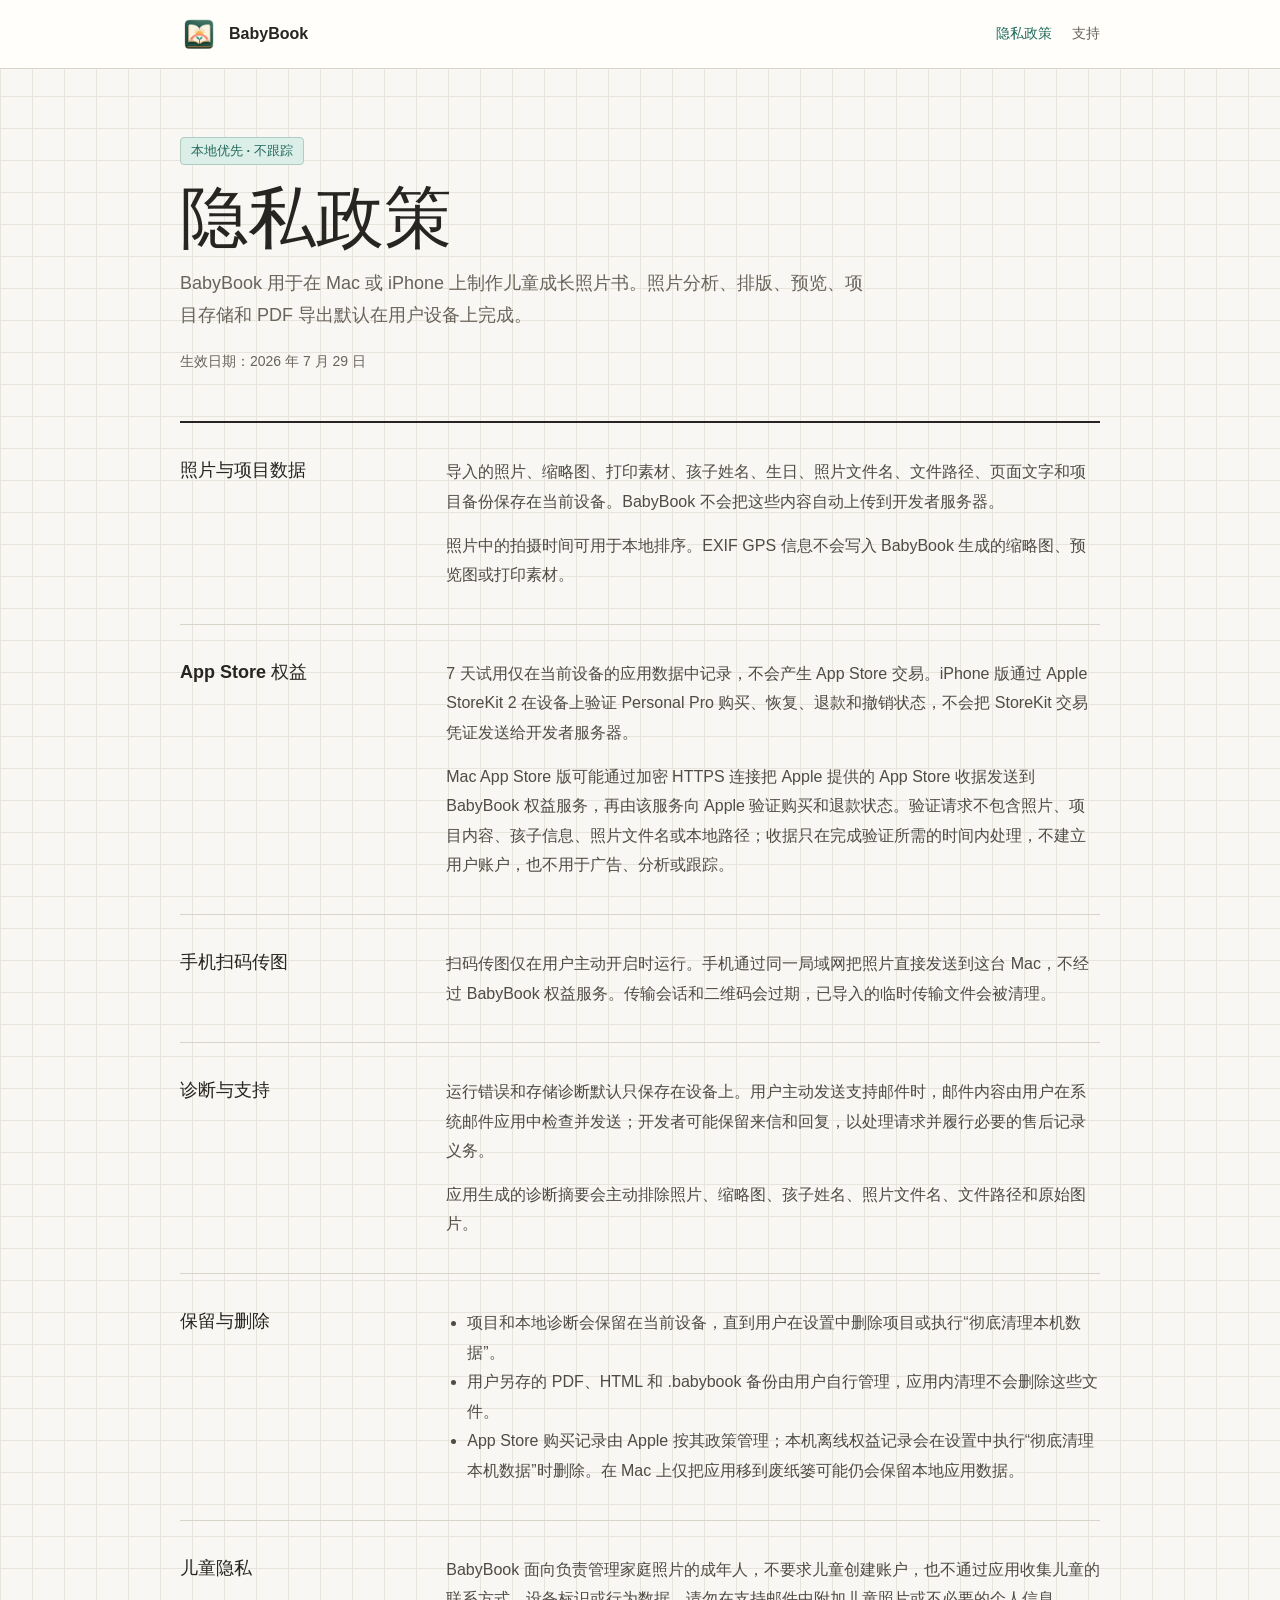
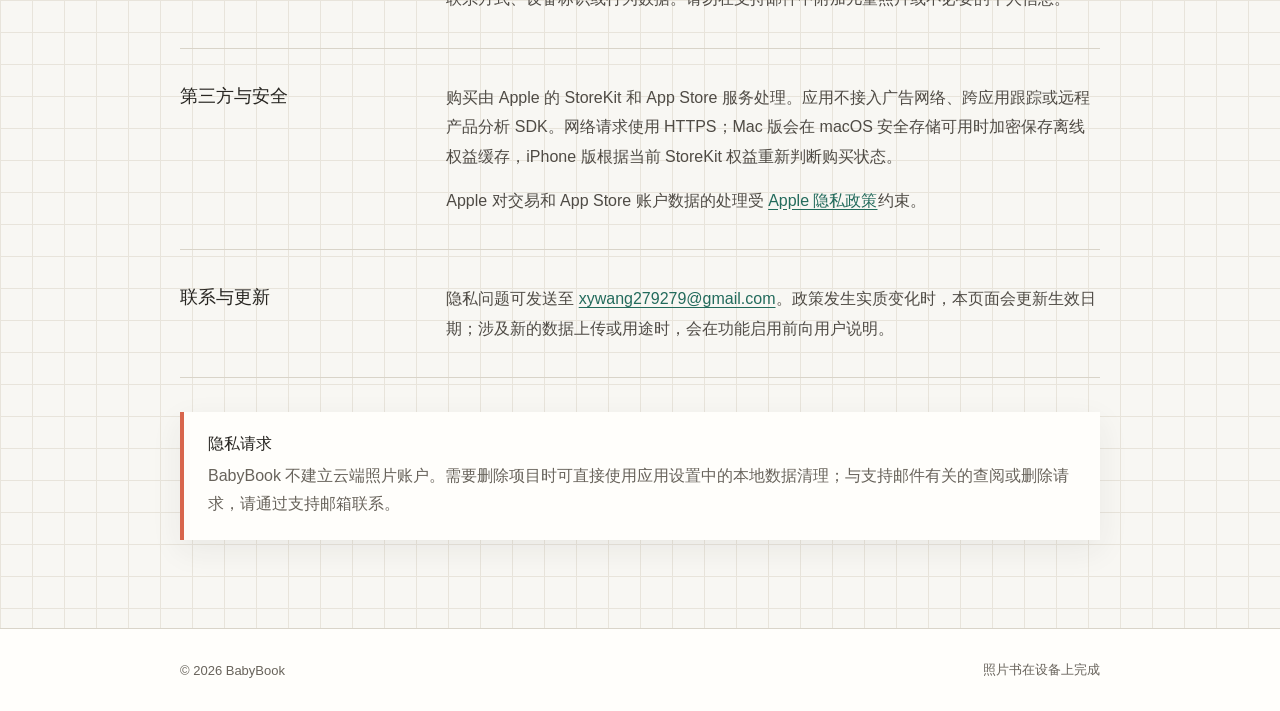
==== privacy.html @ 68f47a09 "Publish BabyBook privacy and support pages" ====
<!doctype html>
<html lang="zh-CN">
  <head>
    <meta charset="UTF-8" />
    <meta name="viewport" content="width=device-width, initial-scale=1.0" />
    <meta name="description" content="BabyBook 隐私政策，说明儿童照片、本地项目、App Store 收据和支持信息的处理方式。" />
    <title>隐私政策 | BabyBook</title>
    <link rel="icon" href="./babybook-icon-192.png" />
    <link rel="stylesheet" href="./legal.css" />
  </head>
  <body>
    <header class="site-header">
      <div class="site-header-inner">
        <a class="brand" href="./index.html">
          <img src="./babybook-icon-192.png" alt="" />
          <span>BabyBook</span>
        </a>
        <nav class="site-nav" aria-label="法律与支持">
          <a href="./privacy.html" aria-current="page">隐私政策</a>
          <a href="./support.html">支持</a>
        </nav>
      </div>
    </header>

    <main class="page">
      <header class="document-header">
        <span class="eyebrow">本地优先 · 不跟踪</span>
        <h1>隐私政策</h1>
        <p class="lead">BabyBook 用于在 Mac 或 iPhone 上制作儿童成长照片书。照片分析、排版、预览、项目存储和 PDF 导出默认在用户设备上完成。</p>
        <p class="effective-date">生效日期：2026 年 7 月 29 日</p>
      </header>

      <section class="document-section">
        <h2>照片与项目数据</h2>
        <div class="document-copy">
          <p>导入的照片、缩略图、打印素材、孩子姓名、生日、照片文件名、文件路径、页面文字和项目备份保存在当前设备。BabyBook 不会把这些内容自动上传到开发者服务器。</p>
          <p>照片中的拍摄时间可用于本地排序。EXIF GPS 信息不会写入 BabyBook 生成的缩略图、预览图或打印素材。</p>
        </div>
      </section>

      <section class="document-section">
        <h2>App Store 权益</h2>
        <div class="document-copy">
          <p>7 天试用仅在当前设备的应用数据中记录，不会产生 App Store 交易。iPhone 版通过 Apple StoreKit 2 在设备上验证 Personal Pro 购买、恢复、退款和撤销状态，不会把 StoreKit 交易凭证发送给开发者服务器。</p>
          <p>Mac App Store 版可能通过加密 HTTPS 连接把 Apple 提供的 App Store 收据发送到 BabyBook 权益服务，再由该服务向 Apple 验证购买和退款状态。验证请求不包含照片、项目内容、孩子信息、照片文件名或本地路径；收据只在完成验证所需的时间内处理，不建立用户账户，也不用于广告、分析或跟踪。</p>
        </div>
      </section>

      <section class="document-section">
        <h2>手机扫码传图</h2>
        <div class="document-copy">
          <p>扫码传图仅在用户主动开启时运行。手机通过同一局域网把照片直接发送到这台 Mac，不经过 BabyBook 权益服务。传输会话和二维码会过期，已导入的临时传输文件会被清理。</p>
        </div>
      </section>

      <section class="document-section">
        <h2>诊断与支持</h2>
        <div class="document-copy">
          <p>运行错误和存储诊断默认只保存在设备上。用户主动发送支持邮件时，邮件内容由用户在系统邮件应用中检查并发送；开发者可能保留来信和回复，以处理请求并履行必要的售后记录义务。</p>
          <p>应用生成的诊断摘要会主动排除照片、缩略图、孩子姓名、照片文件名、文件路径和原始图片。</p>
        </div>
      </section>

      <section class="document-section">
        <h2>保留与删除</h2>
        <div class="document-copy">
          <ul>
            <li>项目和本地诊断会保留在当前设备，直到用户在设置中删除项目或执行“彻底清理本机数据”。</li>
            <li>用户另存的 PDF、HTML 和 .babybook 备份由用户自行管理，应用内清理不会删除这些文件。</li>
            <li>App Store 购买记录由 Apple 按其政策管理；本机离线权益记录会在设置中执行“彻底清理本机数据”时删除。在 Mac 上仅把应用移到废纸篓可能仍会保留本地应用数据。</li>
          </ul>
        </div>
      </section>

      <section class="document-section">
        <h2>儿童隐私</h2>
        <div class="document-copy">
          <p>BabyBook 面向负责管理家庭照片的成年人，不要求儿童创建账户，也不通过应用收集儿童的联系方式、设备标识或行为数据。请勿在支持邮件中附加儿童照片或不必要的个人信息。</p>
        </div>
      </section>

      <section class="document-section">
        <h2>第三方与安全</h2>
        <div class="document-copy">
          <p>购买由 Apple 的 StoreKit 和 App Store 服务处理。应用不接入广告网络、跨应用跟踪或远程产品分析 SDK。网络请求使用 HTTPS；Mac 版会在 macOS 安全存储可用时加密保存离线权益缓存，iPhone 版根据当前 StoreKit 权益重新判断购买状态。</p>
          <p>Apple 对交易和 App Store 账户数据的处理受 <a href="https://www.apple.com/legal/privacy/" rel="noreferrer">Apple 隐私政策</a>约束。</p>
        </div>
      </section>

      <section class="document-section">
        <h2>联系与更新</h2>
        <div class="document-copy">
          <p>隐私问题可发送至 <a href="mailto:xywang279279@gmail.com">xywang279279@gmail.com</a>。政策发生实质变化时，本页面会更新生效日期；涉及新的数据上传或用途时，会在功能启用前向用户说明。</p>
        </div>
      </section>

      <aside class="notice">
        <strong>隐私请求</strong>
        <p>BabyBook 不建立云端照片账户。需要删除项目时可直接使用应用设置中的本地数据清理；与支持邮件有关的查阅或删除请求，请通过支持邮箱联系。</p>
      </aside>
    </main>

    <footer class="site-footer">
      <div class="site-footer-inner">
        <span>© 2026 BabyBook</span>
        <span>照片书在设备上完成</span>
      </div>
    </footer>
  </body>
</html>
---- legal.css ----
:root {
  color-scheme: light;
  font-family: "Avenir Next", "PingFang SC", "Hiragino Sans GB", sans-serif;
  color: #272521;
  background: #f8f7f3;
  font-synthesis: none;
  --ink: #272521;
  --muted: #68635b;
  --line: #d9d4c9;
  --paper: #fffefb;
  --green: #236b5c;
  --green-soft: #dceee8;
  --coral: #d8664d;
  --yellow: #e4b449;
}

* {
  box-sizing: border-box;
}

body {
  margin: 0;
  min-width: 280px;
  background:
    linear-gradient(#e8e4db 1px, transparent 1px),
    linear-gradient(90deg, #e8e4db 1px, transparent 1px),
    #f8f7f3;
  background-size: 32px 32px;
}

a {
  color: var(--green);
  text-underline-offset: 3px;
}

a:focus-visible,
button:focus-visible {
  outline: 3px solid rgba(35, 107, 92, 0.28);
  outline-offset: 3px;
}

.site-header {
  position: sticky;
  top: 0;
  z-index: 2;
  border-bottom: 1px solid var(--line);
  background: rgba(255, 254, 251, 0.94);
  backdrop-filter: blur(14px);
}

.site-header-inner,
.page,
.site-footer-inner {
  width: min(920px, calc(100% - 40px));
  margin: 0 auto;
}

.site-header-inner {
  min-height: 68px;
  display: flex;
  align-items: center;
  justify-content: space-between;
  gap: 24px;
}

.brand {
  display: inline-flex;
  align-items: center;
  gap: 11px;
  color: var(--ink);
  text-decoration: none;
  font-weight: 700;
}

.brand img {
  width: 38px;
  height: 38px;
  border-radius: 8px;
}

.site-nav {
  display: flex;
  gap: 20px;
  font-size: 14px;
  font-weight: 600;
}

.site-nav a {
  color: var(--muted);
  text-decoration: none;
}

.site-nav a[aria-current="page"] {
  color: var(--green);
}

.page {
  padding: 68px 0 88px;
}

.document-header {
  padding-bottom: 36px;
  border-bottom: 2px solid var(--ink);
}

.eyebrow {
  display: inline-flex;
  align-items: center;
  min-height: 28px;
  padding: 4px 10px;
  border: 1px solid #afccc3;
  border-radius: 4px;
  background: var(--green-soft);
  color: var(--green);
  font-size: 13px;
  font-weight: 700;
}

h1 {
  max-width: 760px;
  margin: 18px 0 14px;
  font-family: "Songti SC", "STSong", serif;
  font-size: clamp(38px, 7vw, 68px);
  line-height: 1.05;
  letter-spacing: 0;
}

.lead {
  max-width: 700px;
  margin: 0;
  color: var(--muted);
  font-size: 18px;
  line-height: 1.75;
}

.effective-date {
  margin-top: 22px;
  color: var(--muted);
  font-size: 14px;
}

.document-section {
  display: grid;
  grid-template-columns: minmax(160px, 0.34fr) minmax(0, 1fr);
  gap: 44px;
  padding: 34px 0;
  border-bottom: 1px solid var(--line);
}

.document-section h2 {
  margin: 0;
  font-size: 18px;
  line-height: 1.45;
  letter-spacing: 0;
}

.document-copy p,
.document-copy li {
  color: #4f4b45;
  font-size: 16px;
  line-height: 1.85;
}

.document-copy p {
  margin: 0 0 14px;
}

.document-copy p:last-child {
  margin-bottom: 0;
}

.document-copy ul {
  margin: 0;
  padding-left: 21px;
}

.notice {
  margin-top: 34px;
  padding: 22px 24px;
  border-left: 4px solid var(--coral);
  background: var(--paper);
  box-shadow: 0 10px 30px rgba(48, 45, 38, 0.07);
}

.notice strong {
  display: block;
  margin-bottom: 7px;
}

.notice p {
  margin: 0;
  color: var(--muted);
  line-height: 1.75;
}

.support-actions {
  display: flex;
  flex-wrap: wrap;
  gap: 12px;
  margin-top: 26px;
}

.button-link {
  min-height: 46px;
  display: inline-flex;
  align-items: center;
  justify-content: center;
  padding: 10px 18px;
  border: 1px solid var(--green);
  border-radius: 5px;
  background: var(--green);
  color: white;
  font-weight: 700;
  text-decoration: none;
}

.button-link.secondary {
  background: var(--paper);
  color: var(--green);
}

.site-footer {
  border-top: 1px solid var(--line);
  background: var(--paper);
}

.site-footer-inner {
  min-height: 82px;
  display: flex;
  align-items: center;
  justify-content: space-between;
  gap: 24px;
  color: var(--muted);
  font-size: 13px;
}

@media (max-width: 640px) {
  .site-header-inner,
  .page,
  .site-footer-inner {
    width: min(100% - 28px, 920px);
  }

  .site-header-inner {
    min-height: 62px;
  }

  .brand span {
    display: none;
  }

  .site-nav {
    gap: 14px;
    font-size: 13px;
  }

  .page {
    padding: 42px 0 64px;
  }

  h1 {
    font-size: 40px;
  }

  .lead {
    font-size: 16px;
  }

  .document-section {
    grid-template-columns: 1fr;
    gap: 14px;
    padding: 28px 0;
  }

  .document-copy p,
  .document-copy li {
    font-size: 15px;
  }

  .site-footer-inner {
    min-height: 96px;
    align-items: flex-start;
    justify-content: center;
    flex-direction: column;
    gap: 6px;
    padding: 22px 0;
  }
}

@media (prefers-reduced-motion: reduce) {
  *,
  *::before,
  *::after {
    scroll-behavior: auto !important;
  }
}
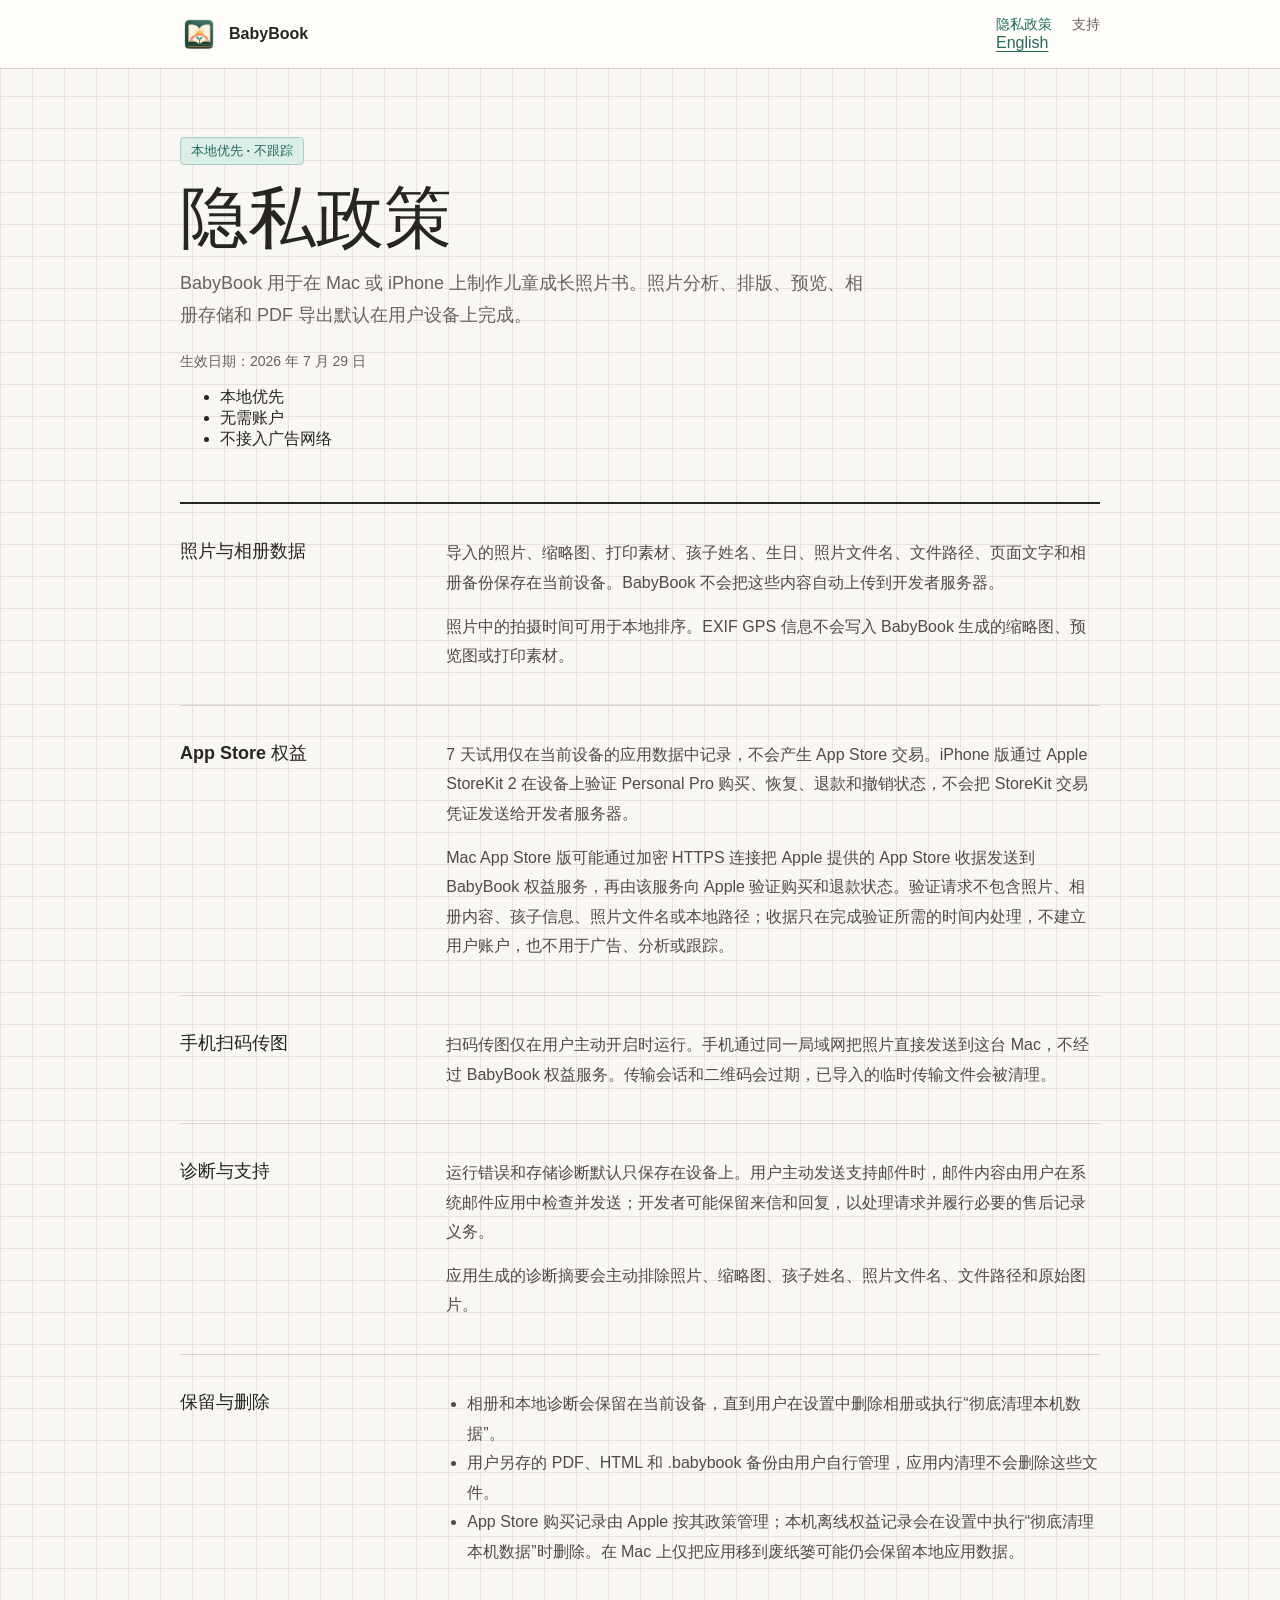
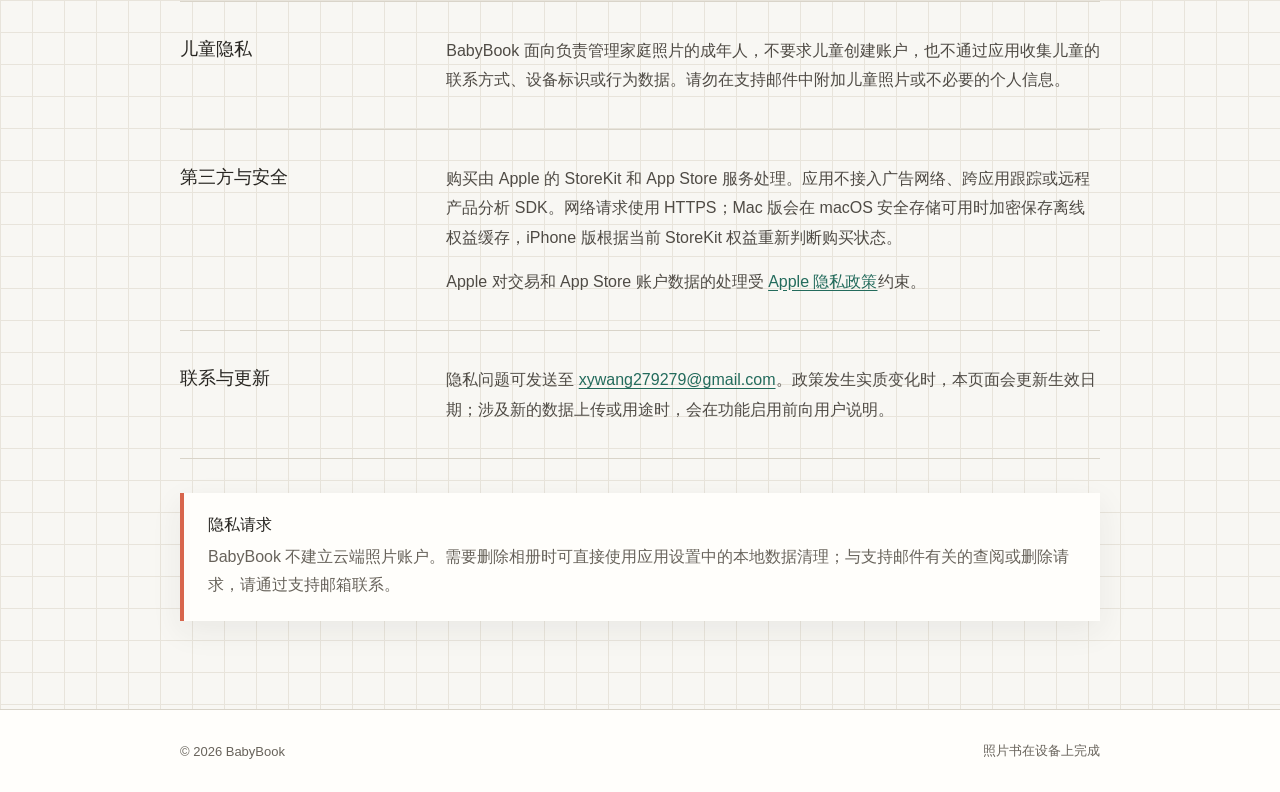
==== commit 187c73f3: "Publish BabyBook bilingual legal and support pages" ====
--- a/privacy.html
+++ b/privacy.html
@@ -3,7 +3,7 @@
   <head>
     <meta charset="UTF-8" />
     <meta name="viewport" content="width=device-width, initial-scale=1.0" />
-    <meta name="description" content="BabyBook 隐私政策，说明儿童照片、本地项目、App Store 收据和支持信息的处理方式。" />
+    <meta name="description" content="BabyBook 隐私政策，说明儿童照片、本地相册、App Store 收据和支持信息的处理方式。" />
     <title>隐私政策 | BabyBook</title>
     <link rel="icon" href="./babybook-icon-192.png" />
     <link rel="stylesheet" href="./legal.css" />
@@ -15,10 +15,13 @@
           <img src="./babybook-icon-192.png" alt="" />
           <span>BabyBook</span>
         </a>
-        <nav class="site-nav" aria-label="法律与支持">
-          <a href="./privacy.html" aria-current="page">隐私政策</a>
-          <a href="./support.html">支持</a>
-        </nav>
+        <div class="header-actions">
+          <nav class="site-nav" aria-label="法律与支持">
+            <a href="./privacy.html" aria-current="page">隐私政策</a>
+            <a href="./support.html">支持</a>
+          </nav>
+          <a class="language-switch" href="./privacy-en.html" lang="en">English</a>
+        </div>
       </div>
     </header>
 
@@ -26,14 +29,19 @@
       <header class="document-header">
         <span class="eyebrow">本地优先 · 不跟踪</span>
         <h1>隐私政策</h1>
-        <p class="lead">BabyBook 用于在 Mac 或 iPhone 上制作儿童成长照片书。照片分析、排版、预览、项目存储和 PDF 导出默认在用户设备上完成。</p>
+        <p class="lead">BabyBook 用于在 Mac 或 iPhone 上制作儿童成长照片书。照片分析、排版、预览、相册存储和 PDF 导出默认在用户设备上完成。</p>
         <p class="effective-date">生效日期：2026 年 7 月 29 日</p>
+        <ul class="trust-strip" aria-label="隐私原则">
+          <li>本地优先</li>
+          <li>无需账户</li>
+          <li>不接入广告网络</li>
+        </ul>
       </header>
 
       <section class="document-section">
-        <h2>照片与项目数据</h2>
+        <h2>照片与相册数据</h2>
         <div class="document-copy">
-          <p>导入的照片、缩略图、打印素材、孩子姓名、生日、照片文件名、文件路径、页面文字和项目备份保存在当前设备。BabyBook 不会把这些内容自动上传到开发者服务器。</p>
+          <p>导入的照片、缩略图、打印素材、孩子姓名、生日、照片文件名、文件路径、页面文字和相册备份保存在当前设备。BabyBook 不会把这些内容自动上传到开发者服务器。</p>
           <p>照片中的拍摄时间可用于本地排序。EXIF GPS 信息不会写入 BabyBook 生成的缩略图、预览图或打印素材。</p>
         </div>
       </section>
@@ -42,7 +50,7 @@
         <h2>App Store 权益</h2>
         <div class="document-copy">
           <p>7 天试用仅在当前设备的应用数据中记录，不会产生 App Store 交易。iPhone 版通过 Apple StoreKit 2 在设备上验证 Personal Pro 购买、恢复、退款和撤销状态，不会把 StoreKit 交易凭证发送给开发者服务器。</p>
-          <p>Mac App Store 版可能通过加密 HTTPS 连接把 Apple 提供的 App Store 收据发送到 BabyBook 权益服务，再由该服务向 Apple 验证购买和退款状态。验证请求不包含照片、项目内容、孩子信息、照片文件名或本地路径；收据只在完成验证所需的时间内处理，不建立用户账户，也不用于广告、分析或跟踪。</p>
+          <p>Mac App Store 版可能通过加密 HTTPS 连接把 Apple 提供的 App Store 收据发送到 BabyBook 权益服务，再由该服务向 Apple 验证购买和退款状态。验证请求不包含照片、相册内容、孩子信息、照片文件名或本地路径；收据只在完成验证所需的时间内处理，不建立用户账户，也不用于广告、分析或跟踪。</p>
         </div>
       </section>
 
@@ -65,7 +73,7 @@
         <h2>保留与删除</h2>
         <div class="document-copy">
           <ul>
-            <li>项目和本地诊断会保留在当前设备，直到用户在设置中删除项目或执行“彻底清理本机数据”。</li>
+            <li>相册和本地诊断会保留在当前设备，直到用户在设置中删除相册或执行“彻底清理本机数据”。</li>
             <li>用户另存的 PDF、HTML 和 .babybook 备份由用户自行管理，应用内清理不会删除这些文件。</li>
             <li>App Store 购买记录由 Apple 按其政策管理；本机离线权益记录会在设置中执行“彻底清理本机数据”时删除。在 Mac 上仅把应用移到废纸篓可能仍会保留本地应用数据。</li>
           </ul>
@@ -96,7 +104,7 @@
 
       <aside class="notice">
         <strong>隐私请求</strong>
-        <p>BabyBook 不建立云端照片账户。需要删除项目时可直接使用应用设置中的本地数据清理；与支持邮件有关的查阅或删除请求，请通过支持邮箱联系。</p>
+        <p>BabyBook 不建立云端照片账户。需要删除相册时可直接使用应用设置中的本地数据清理；与支持邮件有关的查阅或删除请求，请通过支持邮箱联系。</p>
       </aside>
     </main>
 
